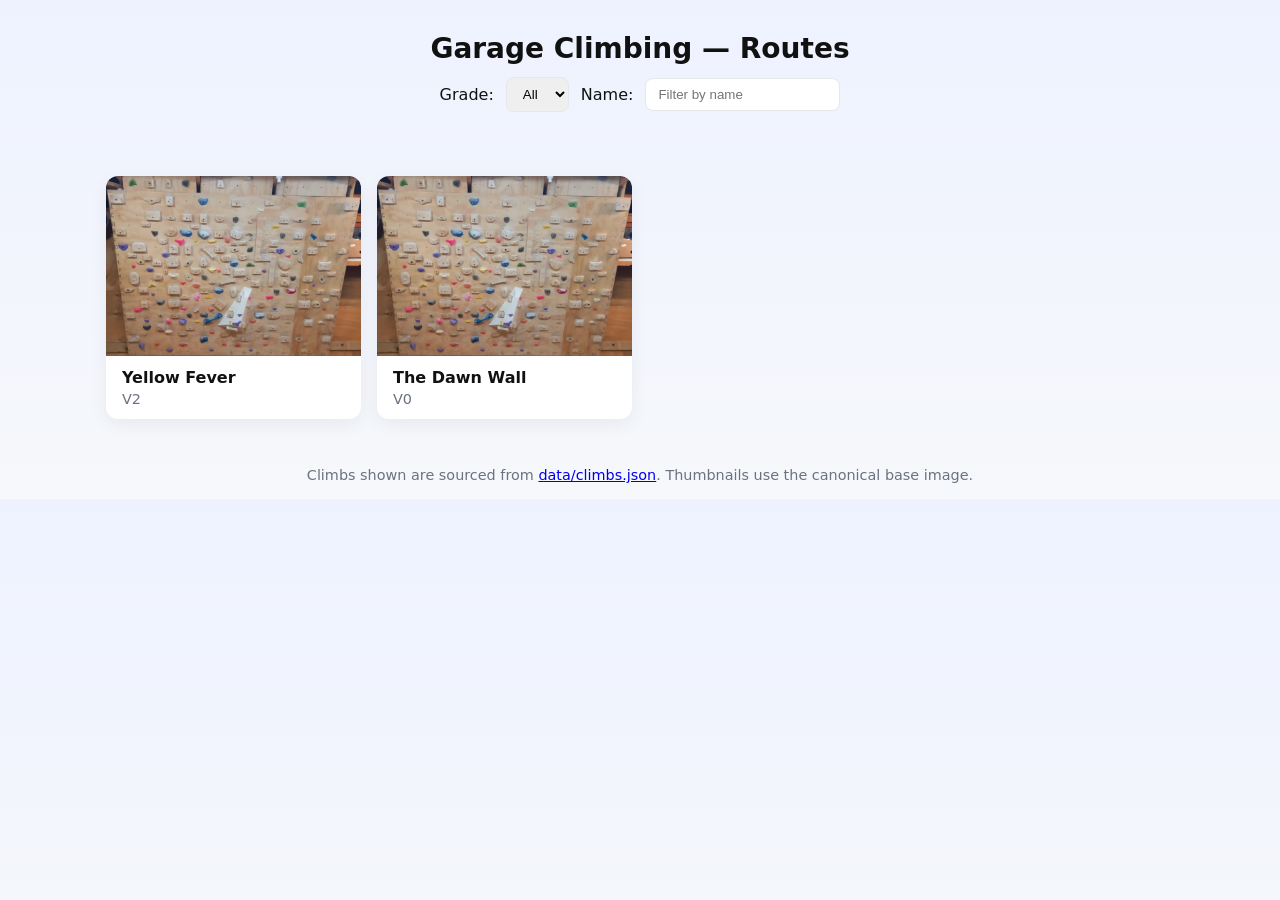
==== index.html @ a9190b67 "modified the dawnwall and changed the way the climbs are shown" ====
<!doctype html>
<html lang="en">
  <head>
    <meta charset="utf-8" />
    <meta name="viewport" content="width=device-width,initial-scale=1" />
    <title>Garage Climbing — Routes</title>
    <style>
      :root{
        --bg:#f6f8fb;--card:#fff;--muted:#6b7280;--accent:#2563eb
      }
      *{box-sizing:border-box}
      body{margin:0;font-family:Inter,system-ui,Arial,sans-serif;background:linear-gradient(180deg,#eef2ff,var(--bg));color:#111}
      header{padding:2rem 1rem;text-align:center}
      h1{margin:0;font-size:1.75rem}
      .controls{display:flex;gap:0.75rem;justify-content:center;align-items:center;margin-top:0.75rem}
      select,input{padding:0.5rem 0.75rem;border-radius:8px;border:1px solid #e5e7eb}
      main{max-width:1100px;margin:1rem auto;padding:1rem}
      .grid{display:grid;grid-template-columns:repeat(auto-fill,minmax(220px,1fr));gap:1rem}
      .card{background:var(--card);border-radius:12px;overflow:hidden;box-shadow:0 6px 18px rgba(16,24,40,0.06);display:flex;flex-direction:column}
      .card img{width:100%;height:180px;object-fit:cover;display:block}
      .meta{padding:0.75rem 1rem}
      .name{font-weight:700;margin:0 0 0.25rem}
      .grade{color:var(--muted);font-size:0.9rem}
      .empty{padding:3rem;text-align:center;color:var(--muted)}
      /* Modal viewer (responsive) */
      .modal{position:fixed;inset:0;display:flex;align-items:center;justify-content:center;background:rgba(0,0,0,0.65);z-index:9999;padding:2rem}
      .modal.hidden{display:none}
      .modal-content{max-width:calc(100vw - 4rem);max-height:calc(100vh - 4rem);display:flex;align-items:center;justify-content:center;padding:0.5rem}
      .modal-content img{max-width:calc(100vw - 6rem);max-height:calc(100vh - 6rem);width:auto;height:auto;border-radius:8px;box-shadow:0 20px 40px rgba(2,6,23,0.6);object-fit:contain}
      .modal-close{position:fixed;top:1rem;left:1rem;background:#fff;border-radius:999px;width:40px;height:40px;display:flex;align-items:center;justify-content:center;font-weight:700;box-shadow:0 8px 20px rgba(2,6,23,0.2);cursor:pointer}
      @media (max-width:600px){
        .modal{padding:1rem}
        .modal-content img{max-width:calc(100vw - 3rem);max-height:calc(100vh - 3rem)}
        .modal-close{top:0.5rem;left:0.5rem;width:36px;height:36px;font-size:16px}
      }
      footer{padding:1rem;text-align:center;color:var(--muted);font-size:0.9rem}
    </style>
  </head>
  <body>
    <header>
      <h1>Garage Climbing — Routes</h1>
      <div class="controls">
        <label for="gradeSelect">Grade:</label>
        <select id="gradeSelect"><option value="all">All</option></select>
        <label for="search">Name:</label>
        <input id="search" placeholder="Filter by name" />
      </div>
    </header>
    <main>
      <div id="grid" class="grid" aria-live="polite"></div>
      <div id="empty" class="empty" style="display:none">No climbs found.</div>
    </main>
    <!-- Modal viewer -->
    <div id="modal" class="modal hidden" role="dialog" aria-modal="true">
      <div class="modal-close" id="modalClose" aria-label="Close">✕</div>
      <div class="modal-content">
          <div id="modalFrame" style="position:relative;display:inline-block">
            <img id="modalImg" alt="" src="" />
            <svg id="modalOverlay" style="position:absolute;left:0;top:0;pointer-events:none;z-index:5" xmlns="http://www.w3.org/2000/svg"></svg>
          </div>
        </div>
    </div>
    <footer>Climbs shown are sourced from <a href="data/climbs.json">data/climbs.json</a>. Thumbnails use the canonical base image.</footer>

    <script>
      async function loadClimbs(){
        // load climbs from the repository data folder so only declared climbs appear
        try{
          const res = await fetch('data/climbs.json');
          if(!res.ok) return [];
          const data = await res.json();
          // ensure each climb has an image path for the card — use base image
          return (data.climbs || []).map(c => Object.assign({ path: BASE_IMAGE }, c));
        }catch(e){
          return [];
        }
      }

      function uniqueGrades(climbs){
        const s = new Set(climbs.map(c=>c.grade));
        return Array.from(s).sort();
      }

      // show modal using canonical base image and overlay the selected climb
      const BASE_IMAGE = 'georef_image.jpg';
      function openModal(climbName){
        const modal = document.getElementById('modal');
        const img = document.getElementById('modalImg');
        img.src = BASE_IMAGE;
        img.alt = climbName || '';
        modal.classList.remove('hidden');
        document.body.style.overflow = 'hidden';
        // attempt to render route overlay for the named climb on the base image
        setTimeout(()=> renderOverlayForClimb(climbName, img), 50);
      }

        async function renderOverlayForClimb(climbName, imgEl){
          const overlay = document.getElementById('modalOverlay');
          if(!overlay) return;
          // clear
          while(overlay.firstChild) overlay.removeChild(overlay.firstChild);
          // try load data files from repo 'data' folder
          let holdsData = null; let climbsData = null;
          try{ holdsData = await fetch('data/holds.json').then(r=> r.ok ? r.json() : null); }catch(e){}
          try{ climbsData = await fetch('data/climbs.json').then(r=> r.ok ? r.json() : null); }catch(e){}
          if(!holdsData || !climbsData) return;
          const climb = (climbsData.climbs||[]).find(c=> c.name === climbName || c.id === climbName);
          if(!climb) return;
          const holdsMap = new Map(); (holdsData.holds||[]).forEach(h=> holdsMap.set(h.id, h));
          // wait for image to layout
          await new Promise(res=>{ if(imgEl.complete) res(); else imgEl.onload = ()=> res(); });
          const rect = imgEl.getBoundingClientRect();
          const w = imgEl.naturalWidth && imgEl.naturalHeight ? rect.width : rect.width;
          const h = rect.height;
          overlay.setAttribute('width', rect.width); overlay.setAttribute('height', rect.height);
          overlay.style.width = rect.width + 'px'; overlay.style.height = rect.height + 'px'; overlay.style.left = imgEl.offsetLeft + 'px'; overlay.style.top = imgEl.offsetTop + 'px';
          // draw polyline
          const points = [];
          for(const hid of (climb.holds||[])){
            // try find by id first, then by hold name
            let ho = holdsMap.get(hid);
            if(!ho){ ho = (holdsData.holds||[]).find(h=> h.name === hid || h.id === hid); }
            if(!ho) continue;
            const cx = ho.x * rect.width; const cy = ho.y * rect.height; points.push(`${cx},${cy}`);
            const circle = document.createElementNS('http://www.w3.org/2000/svg','circle'); circle.setAttribute('cx', cx); circle.setAttribute('cy', cy); circle.setAttribute('r', 4); circle.setAttribute('fill','#ff5722'); circle.setAttribute('stroke','#fff'); circle.setAttribute('stroke-width',1.2);
            const text = document.createElementNS('http://www.w3.org/2000/svg','text'); text.setAttribute('x', cx+6); text.setAttribute('y', cy+4); text.setAttribute('fill','#111'); text.setAttribute('font-size',12); text.textContent = hid;
            overlay.appendChild(circle); overlay.appendChild(text);
          }
          if(points.length>1){ const pl = document.createElementNS('http://www.w3.org/2000/svg','polyline'); pl.setAttribute('points', points.join(' ')); pl.setAttribute('fill','none'); pl.setAttribute('stroke','#ff5722'); pl.setAttribute('stroke-width',2); pl.setAttribute('stroke-linecap','round'); pl.setAttribute('stroke-linejoin','round'); overlay.appendChild(pl); }
        }

      function closeModal(){
        const modal = document.getElementById('modal');
        const img = document.getElementById('modalImg');
        modal.classList.add('hidden');
        img.src = '';
        document.body.style.overflow = '';
      }

      // close when clicking background or close button
      document.addEventListener('click', (e)=>{
        const modal = document.getElementById('modal');
        if(!modal) return;
        if(e.target.id === 'modal' || e.target.id === 'modalClose') closeModal();
      });

      // close on ESC
      document.addEventListener('keydown', (e)=>{ if(e.key === 'Escape') closeModal(); });

      function render(climbs, filterGrade, search){
        const grid = document.getElementById('grid');
        const empty = document.getElementById('empty');
        grid.innerHTML='';
        const filtered = climbs.filter(c=>{
          if(filterGrade && filterGrade!=='all' && c.grade!==filterGrade) return false;
          if(search){
            return c.name.toLowerCase().includes(search.toLowerCase());
          }
          return true;
        });
        if(filtered.length===0){ empty.style.display='block'; return }
        empty.style.display='none';
        for(const c of filtered){
          const el = document.createElement('article'); el.className='card';
          const img = document.createElement('img'); img.src = c.path; img.alt = c.name; img.style.cursor = 'pointer';
          img.addEventListener('click', ()=> openModal(c.name));
          const meta = document.createElement('div'); meta.className='meta';
          const name = document.createElement('div'); name.className='name'; name.textContent = c.name;
          const grade = document.createElement('div'); grade.className='grade'; grade.textContent = c.grade;
          meta.appendChild(name); meta.appendChild(grade);
          el.appendChild(img); el.appendChild(meta);
          grid.appendChild(el);
        }
      }

      (async function(){
        const climbs = await loadClimbs();
        const grades = uniqueGrades(climbs);
        const gradeSelect = document.getElementById('gradeSelect');
        for(const g of grades){
          const opt = document.createElement('option'); opt.value=g; opt.textContent=g; gradeSelect.appendChild(opt);
        }
        const searchInput = document.getElementById('search');
        function update(){ render(climbs, gradeSelect.value, searchInput.value.trim()) }
        gradeSelect.addEventListener('change', update);
        searchInput.addEventListener('input', update);
        update();
      })();
    </script>
  </body>
</html>
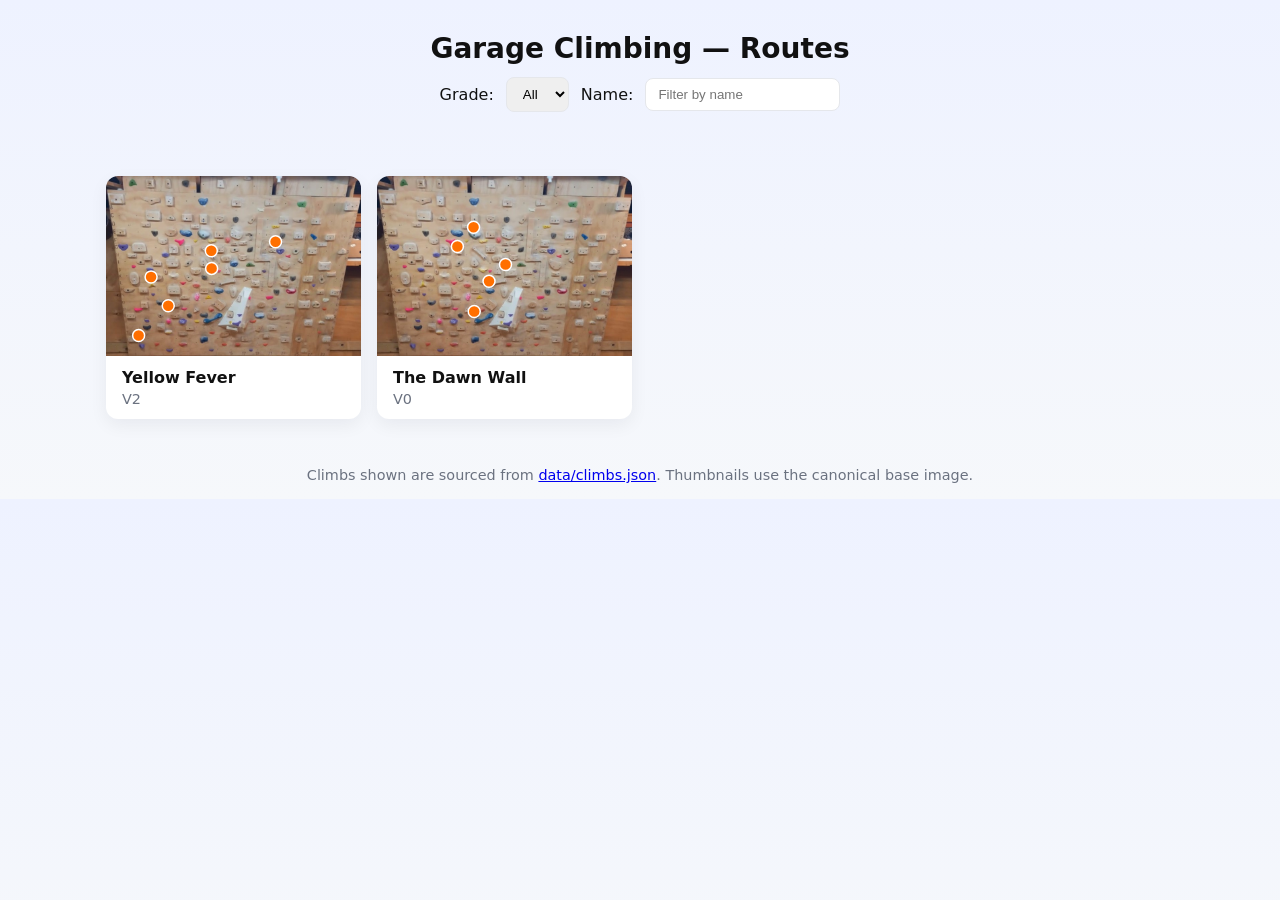
==== commit 9d81e673: "made some stylistic changes to the way holds are shown" ====
--- a/index.html
+++ b/index.html
@@ -66,7 +66,7 @@
       async function loadClimbs(){
         // load climbs from the repository data folder so only declared climbs appear
         try{
-          const res = await fetch('data/climbs.json');
+          const res = await fetch('data/climbs.json?t=' + Date.now());
           if(!res.ok) return [];
           const data = await res.json();
           // ensure each climb has an image path for the card — use base image
@@ -99,10 +99,10 @@
           if(!overlay) return;
           // clear
           while(overlay.firstChild) overlay.removeChild(overlay.firstChild);
-          // try load data files from repo 'data' folder
+          // try load data files from repo 'data' folder (cache-bust to pick up edits)
           let holdsData = null; let climbsData = null;
-          try{ holdsData = await fetch('data/holds.json').then(r=> r.ok ? r.json() : null); }catch(e){}
-          try{ climbsData = await fetch('data/climbs.json').then(r=> r.ok ? r.json() : null); }catch(e){}
+          try{ holdsData = await fetch('data/holds.json?t=' + Date.now()).then(r=> r.ok ? r.json() : null); }catch(e){}
+          try{ climbsData = await fetch('data/climbs.json?t=' + Date.now()).then(r=> r.ok ? r.json() : null); }catch(e){}
           if(!holdsData || !climbsData) return;
           const climb = (climbsData.climbs||[]).find(c=> c.name === climbName || c.id === climbName);
           if(!climb) return;
@@ -114,19 +114,22 @@
           const h = rect.height;
           overlay.setAttribute('width', rect.width); overlay.setAttribute('height', rect.height);
           overlay.style.width = rect.width + 'px'; overlay.style.height = rect.height + 'px'; overlay.style.left = imgEl.offsetLeft + 'px'; overlay.style.top = imgEl.offsetTop + 'px';
-          // draw polyline
-          const points = [];
-          for(const hid of (climb.holds||[])){
-            // try find by id first, then by hold name
-            let ho = holdsMap.get(hid);
-            if(!ho){ ho = (holdsData.holds||[]).find(h=> h.name === hid || h.id === hid); }
-            if(!ho) continue;
-            const cx = ho.x * rect.width; const cy = ho.y * rect.height; points.push(`${cx},${cy}`);
-            const circle = document.createElementNS('http://www.w3.org/2000/svg','circle'); circle.setAttribute('cx', cx); circle.setAttribute('cy', cy); circle.setAttribute('r', 4); circle.setAttribute('fill','#ff5722'); circle.setAttribute('stroke','#fff'); circle.setAttribute('stroke-width',1.2);
-            const text = document.createElementNS('http://www.w3.org/2000/svg','text'); text.setAttribute('x', cx+6); text.setAttribute('y', cy+4); text.setAttribute('fill','#111'); text.setAttribute('font-size',12); text.textContent = hid;
-            overlay.appendChild(circle); overlay.appendChild(text);
-          }
-          if(points.length>1){ const pl = document.createElementNS('http://www.w3.org/2000/svg','polyline'); pl.setAttribute('points', points.join(' ')); pl.setAttribute('fill','none'); pl.setAttribute('stroke','#ff5722'); pl.setAttribute('stroke-width',2); pl.setAttribute('stroke-linecap','round'); pl.setAttribute('stroke-linejoin','round'); overlay.appendChild(pl); }
+            // draw markers only (no connecting line) — large view: unfilled stroked circles so image shows through
+            for(const hid of (climb.holds||[])){
+              // try find by id first, then by hold name
+              let ho = holdsMap.get(hid);
+              if(!ho){ ho = (holdsData.holds||[]).find(h=> h.name === hid || h.id === hid); }
+              if(!ho) continue;
+              const cx = ho.x * rect.width; const cy = ho.y * rect.height;
+              const circle = document.createElementNS('http://www.w3.org/2000/svg','circle');
+              circle.setAttribute('cx', cx);
+              circle.setAttribute('cy', cy);
+              circle.setAttribute('r', 8);
+              circle.setAttribute('fill', 'none');
+              circle.setAttribute('stroke', '#ff5722');
+              circle.setAttribute('stroke-width', 3);
+              overlay.appendChild(circle);
+            }
         }
 
       function closeModal(){
@@ -161,20 +164,52 @@
         if(filtered.length===0){ empty.style.display='block'; return }
         empty.style.display='none';
         for(const c of filtered){
+          // build card with image + SVG overlay for thumbnail markers
           const el = document.createElement('article'); el.className='card';
-          const img = document.createElement('img'); img.src = c.path; img.alt = c.name; img.style.cursor = 'pointer';
+          const frame = document.createElement('div'); frame.style.position = 'relative'; frame.style.width = '100%';
+          const img = document.createElement('img'); img.src = c.path; img.alt = c.name; img.style.cursor = 'pointer'; img.style.display = 'block';
+          const svg = document.createElementNS('http://www.w3.org/2000/svg','svg');
+          svg.style.position = 'absolute'; svg.style.left = 0; svg.style.top = 0; svg.style.pointerEvents = 'none'; svg.setAttribute('width','100%'); svg.setAttribute('height','100%');
+          // when image loads, set svg size and draw markers
+          img.addEventListener('load', async ()=>{
+            const rect = img.getBoundingClientRect();
+            svg.setAttribute('viewBox', `0 0 ${rect.width} ${rect.height}`);
+            svg.style.width = rect.width + 'px'; svg.style.height = rect.height + 'px';
+            // clear existing
+            while(svg.firstChild) svg.removeChild(svg.firstChild);
+            // draw vibrant filled markers for thumbnail
+            try{
+              const holdsData = window.__holdsData || await fetch('data/holds.json?t=' + Date.now()).then(r=> r.ok ? r.json() : null);
+              if(holdsData && holdsData.holds){
+                const holdsMap = new Map(); holdsData.holds.forEach(h=> holdsMap.set(h.id, h));
+                for(const hid of (c.holds||[])){
+                  let ho = holdsMap.get(hid);
+                  if(!ho) ho = holdsData.holds.find(h=> h.name === hid || h.id === hid);
+                  if(!ho) continue;
+                  const cx = ho.x * rect.width; const cy = ho.y * rect.height;
+                  const circ = document.createElementNS('http://www.w3.org/2000/svg','circle');
+                  circ.setAttribute('cx', cx); circ.setAttribute('cy', cy); circ.setAttribute('r', 6);
+                  circ.setAttribute('fill', '#ff6f00'); circ.setAttribute('stroke', '#fff'); circ.setAttribute('stroke-width', 1.5);
+                  svg.appendChild(circ);
+                }
+              }
+            }catch(e){/* ignore */}
+          });
           img.addEventListener('click', ()=> openModal(c.name));
           const meta = document.createElement('div'); meta.className='meta';
           const name = document.createElement('div'); name.className='name'; name.textContent = c.name;
           const grade = document.createElement('div'); grade.className='grade'; grade.textContent = c.grade;
           meta.appendChild(name); meta.appendChild(grade);
-          el.appendChild(img); el.appendChild(meta);
+          frame.appendChild(img); frame.appendChild(svg);
+          el.appendChild(frame); el.appendChild(meta);
           grid.appendChild(el);
         }
       }
 
       (async function(){
         const climbs = await loadClimbs();
+        // preload holds data for thumbnail rendering
+        try{ window.__holdsData = await fetch('data/holds.json?t=' + Date.now()).then(r=> r.ok ? r.json() : null); }catch(e){ window.__holdsData = null }
         const grades = uniqueGrades(climbs);
         const gradeSelect = document.getElementById('gradeSelect');
         for(const g of grades){
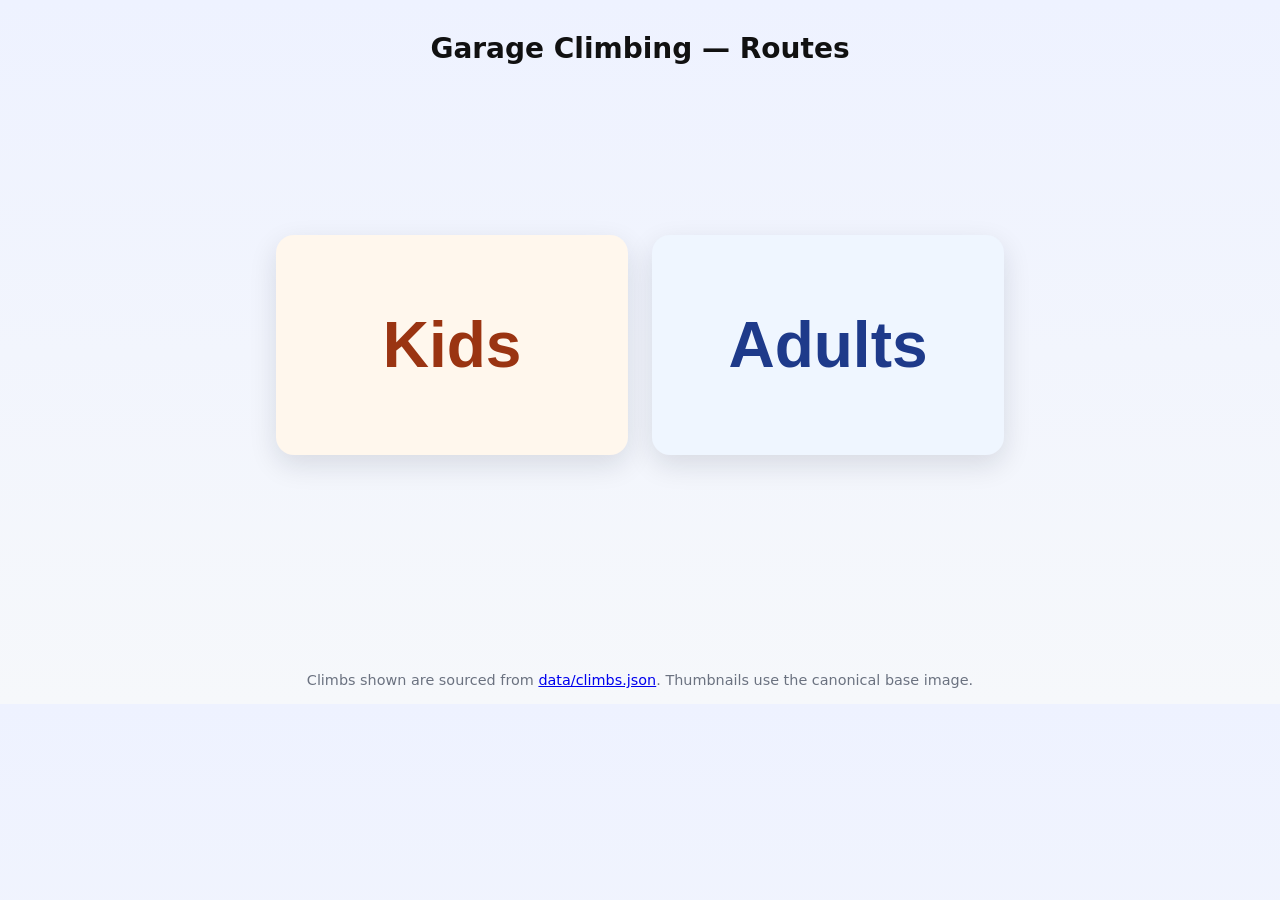
==== commit 19a59472: "make the wall divide into two parts kids and adults. also add a few more climbs" ====
--- a/index.html
+++ b/index.html
@@ -12,6 +12,13 @@
       body{margin:0;font-family:Inter,system-ui,Arial,sans-serif;background:linear-gradient(180deg,#eef2ff,var(--bg));color:#111}
       header{padding:2rem 1rem;text-align:center}
       h1{margin:0;font-size:1.75rem}
+      .category-picker{min-height:55vh;display:grid;grid-template-columns:repeat(2,minmax(0,1fr));gap:1.5rem;align-items:center;max-width:760px;margin:2rem auto;padding:1rem}
+      .category-button{min-height:220px;border:0;border-radius:18px;background:#fff;box-shadow:0 10px 28px rgba(16,24,40,0.12);font-size:clamp(2rem,6vw,4rem);font-weight:800;cursor:pointer;color:#172554}
+      .category-button:hover{transform:translateY(-3px);box-shadow:0 16px 32px rgba(16,24,40,0.18)}
+      .category-button.kids{background:#fff7ed;color:#9a3412}
+      .category-button.adults{background:#eff6ff;color:#1e3a8a}
+      .hidden{display:none!important}
+      .back-button{margin:1rem auto 0;display:block;padding:0.5rem 0.8rem;border:1px solid #d1d5db;border-radius:8px;background:#fff;cursor:pointer}
       .controls{display:flex;gap:0.75rem;justify-content:center;align-items:center;margin-top:0.75rem}
       select,input{padding:0.5rem 0.75rem;border-radius:8px;border:1px solid #e5e7eb}
       main{max-width:1100px;margin:1rem auto;padding:1rem}
@@ -29,6 +36,8 @@
       .modal-content img{max-width:calc(100vw - 6rem);max-height:calc(100vh - 6rem);width:auto;height:auto;border-radius:8px;box-shadow:0 20px 40px rgba(2,6,23,0.6);object-fit:contain}
       .modal-close{position:fixed;top:1rem;left:1rem;background:#fff;border-radius:999px;width:40px;height:40px;display:flex;align-items:center;justify-content:center;font-weight:700;box-shadow:0 8px 20px rgba(2,6,23,0.2);cursor:pointer}
       @media (max-width:600px){
+        .category-picker{grid-template-columns:1fr;min-height:auto;margin-top:1rem}
+        .category-button{min-height:150px}
         .modal{padding:1rem}
         .modal-content img{max-width:calc(100vw - 3rem);max-height:calc(100vh - 3rem)}
         .modal-close{top:0.5rem;left:0.5rem;width:36px;height:36px;font-size:16px}
@@ -39,14 +48,19 @@
   <body>
     <header>
       <h1>Garage Climbing — Routes</h1>
-      <div class="controls">
+      <div id="categoryPicker" class="category-picker">
+        <button class="category-button kids" data-category="kids">Kids</button>
+        <button class="category-button adults" data-category="adults">Adults</button>
+      </div>
+      <button id="backToCategories" class="back-button hidden">Back to Kids / Adults</button>
+      <div id="routeControls" class="controls hidden">
         <label for="gradeSelect">Grade:</label>
         <select id="gradeSelect"><option value="all">All</option></select>
         <label for="search">Name:</label>
         <input id="search" placeholder="Filter by name" />
       </div>
     </header>
-    <main>
+    <main id="routeMain" class="hidden">
       <div id="grid" class="grid" aria-live="polite"></div>
       <div id="empty" class="empty" style="display:none">No climbs found.</div>
     </main>
@@ -79,6 +93,13 @@
       function uniqueGrades(climbs){
         const s = new Set(climbs.map(c=>c.grade));
         return Array.from(s).sort();
+      }
+
+      function climbCategory(climb){ return climb.category === 'kids' ? 'kids' : 'adults'; }
+
+      function routeLabel(climb){
+        if(climbCategory(climb) === 'kids') return `Level ${climb.kidsLevel || 1} · Climb ${climb.kidsNumber || 1}`;
+        return climb.grade || 'Ungraded';
       }
 
       // show modal using canonical base image and overlay the selected climb
@@ -113,14 +134,18 @@
           const w = imgEl.naturalWidth && imgEl.naturalHeight ? rect.width : rect.width;
           const h = rect.height;
           overlay.setAttribute('width', rect.width); overlay.setAttribute('height', rect.height);
-          overlay.style.width = rect.width + 'px'; overlay.style.height = rect.height + 'px'; overlay.style.left = imgEl.offsetLeft + 'px'; overlay.style.top = imgEl.offsetTop + 'px';
+          overlay.setAttribute('viewBox', `0 0 ${rect.width} ${rect.height}`);
+          overlay.setAttribute('preserveAspectRatio', 'none');
+          overlay.style.width = rect.width + 'px'; overlay.style.height = rect.height + 'px'; overlay.style.left = '0px'; overlay.style.top = '0px';
             // draw markers only (no connecting line) — large view: unfilled stroked circles so image shows through
+            const markerPoints = [];
             for(const hid of (climb.holds||[])){
               // try find by id first, then by hold name
               let ho = holdsMap.get(hid);
               if(!ho){ ho = (holdsData.holds||[]).find(h=> h.name === hid || h.id === hid); }
               if(!ho) continue;
               const cx = ho.x * rect.width; const cy = ho.y * rect.height;
+              markerPoints.push([cx, cy]);
               const circle = document.createElementNS('http://www.w3.org/2000/svg','circle');
               circle.setAttribute('cx', cx);
               circle.setAttribute('cy', cy);
@@ -129,6 +154,62 @@
               circle.setAttribute('stroke', '#ff5722');
               circle.setAttribute('stroke-width', 3);
               overlay.appendChild(circle);
+              // add label (name or id) next to marker, with light outline for contrast
+              const labelText = (ho.name && ho.name.trim()) ? ho.name : hid;
+              const txt = document.createElementNS('http://www.w3.org/2000/svg','text');
+              txt.setAttribute('x', cx + 12);
+              txt.setAttribute('y', cy + 4);
+              txt.setAttribute('fill', '#111');
+              txt.setAttribute('font-size', Math.max(12, Math.round(rect.width / 80)));
+              txt.setAttribute('stroke', '#fff');
+              txt.setAttribute('stroke-width', 2);
+              txt.setAttribute('paint-order', 'stroke');
+              txt.setAttribute('dominant-baseline', 'middle');
+              txt.textContent = labelText;
+              overlay.appendChild(txt);
+            }
+            // place notes box in the area with maximum minimum distance from markers
+            const notes = (climb.notes || '').trim();
+            if(notes){
+              const boxW = Math.min(Math.max(160, rect.width * 0.3), 380);
+              const boxH = Math.min(Math.max(40, rect.height * 0.12), 160);
+              const padding = 10;
+              const candidates = [
+                {x: padding, y: padding},
+                {x: rect.width - boxW - padding, y: padding},
+                {x: padding, y: rect.height - boxH - padding},
+                {x: rect.width - boxW - padding, y: rect.height - boxH - padding},
+                {x: (rect.width - boxW) / 2, y: padding},
+                {x: (rect.width - boxW) / 2, y: rect.height - boxH - padding}
+              ];
+              function rectPointDist(rx, ry, rw, rh, px, py){
+                const dx = Math.max(rx - px, 0, px - (rx + rw));
+                const dy = Math.max(ry - py, 0, py - (ry + rh));
+                return Math.hypot(dx, dy);
+              }
+              let best = candidates[0]; let bestScore = -1;
+              for(const c of candidates){
+                let minD = Infinity;
+                for(const p of markerPoints){ minD = Math.min(minD, rectPointDist(c.x, c.y, boxW, boxH, p[0], p[1])); }
+                if(minD > bestScore){ bestScore = minD; best = c; }
+              }
+              // draw a subtle rounded rect and text using SVG
+              const rectEl = document.createElementNS('http://www.w3.org/2000/svg','rect');
+              rectEl.setAttribute('x', best.x); rectEl.setAttribute('y', best.y);
+              rectEl.setAttribute('width', boxW); rectEl.setAttribute('height', boxH);
+              rectEl.setAttribute('rx', 8); rectEl.setAttribute('ry', 8);
+              rectEl.setAttribute('fill', 'white'); rectEl.setAttribute('fill-opacity', 0.85);
+              rectEl.setAttribute('stroke', '#ddd'); rectEl.setAttribute('stroke-width', 1);
+              overlay.appendChild(rectEl);
+              const lines = String(notes).split('\n');
+              const fontSize = Math.max(12, Math.min(16, Math.round(boxH / (lines.length + 1))));
+              for(let i=0;i<lines.length;i++){
+                const t = document.createElementNS('http://www.w3.org/2000/svg','text');
+                t.setAttribute('x', best.x + 12); t.setAttribute('y', best.y + 12 + (i * (fontSize + 2)) + fontSize);
+                t.setAttribute('fill', '#111'); t.setAttribute('font-size', fontSize);
+                t.textContent = lines[i];
+                overlay.appendChild(t);
+              }
             }
         }
 
@@ -198,7 +279,7 @@
           img.addEventListener('click', ()=> openModal(c.name));
           const meta = document.createElement('div'); meta.className='meta';
           const name = document.createElement('div'); name.className='name'; name.textContent = c.name;
-          const grade = document.createElement('div'); grade.className='grade'; grade.textContent = c.grade;
+          const grade = document.createElement('div'); grade.className='grade'; grade.textContent = routeLabel(c);
           meta.appendChild(name); meta.appendChild(grade);
           frame.appendChild(img); frame.appendChild(svg);
           el.appendChild(frame); el.appendChild(meta);
@@ -210,13 +291,44 @@
         const climbs = await loadClimbs();
         // preload holds data for thumbnail rendering
         try{ window.__holdsData = await fetch('data/holds.json?t=' + Date.now()).then(r=> r.ok ? r.json() : null); }catch(e){ window.__holdsData = null }
-        const grades = uniqueGrades(climbs);
+        const categoryPicker = document.getElementById('categoryPicker');
+        const routeMain = document.getElementById('routeMain');
+        const routeControls = document.getElementById('routeControls');
+        const backButton = document.getElementById('backToCategories');
         const gradeSelect = document.getElementById('gradeSelect');
-        for(const g of grades){
-          const opt = document.createElement('option'); opt.value=g; opt.textContent=g; gradeSelect.appendChild(opt);
-        }
         const searchInput = document.getElementById('search');
-        function update(){ render(climbs, gradeSelect.value, searchInput.value.trim()) }
+        let selectedCategory = null;
+        function update(){
+          const categoryClimbs = climbs
+            .filter(c=>climbCategory(c) === selectedCategory)
+            .sort((a,b)=> selectedCategory === 'kids'
+              ? ((Number(a.kidsLevel)||1) - (Number(b.kidsLevel)||1)) || ((Number(a.kidsNumber)||1) - (Number(b.kidsNumber)||1))
+              : String(a.name).localeCompare(String(b.name)));
+          render(categoryClimbs, gradeSelect.value, searchInput.value.trim());
+        }
+        function selectCategory(category){
+          selectedCategory = category;
+          categoryPicker.classList.add('hidden');
+          backButton.classList.remove('hidden');
+          routeMain.classList.remove('hidden');
+          routeControls.classList.toggle('hidden', category !== 'adults');
+          gradeSelect.innerHTML = '<option value="all">All adult grades</option>';
+          if(category === 'adults'){
+            for(const g of uniqueGrades(climbs.filter(c=>climbCategory(c)==='adults'))){
+              const opt = document.createElement('option'); opt.value=g; opt.textContent=g; gradeSelect.appendChild(opt);
+            }
+          }
+          searchInput.value = '';
+          update();
+        }
+        categoryPicker.querySelectorAll('[data-category]').forEach(button=> button.addEventListener('click', ()=> selectCategory(button.dataset.category)));
+        backButton.addEventListener('click', ()=>{
+          selectedCategory = null;
+          categoryPicker.classList.remove('hidden');
+          backButton.classList.add('hidden');
+          routeMain.classList.add('hidden');
+          routeControls.classList.add('hidden');
+        });
         gradeSelect.addEventListener('change', update);
         searchInput.addEventListener('input', update);
         update();
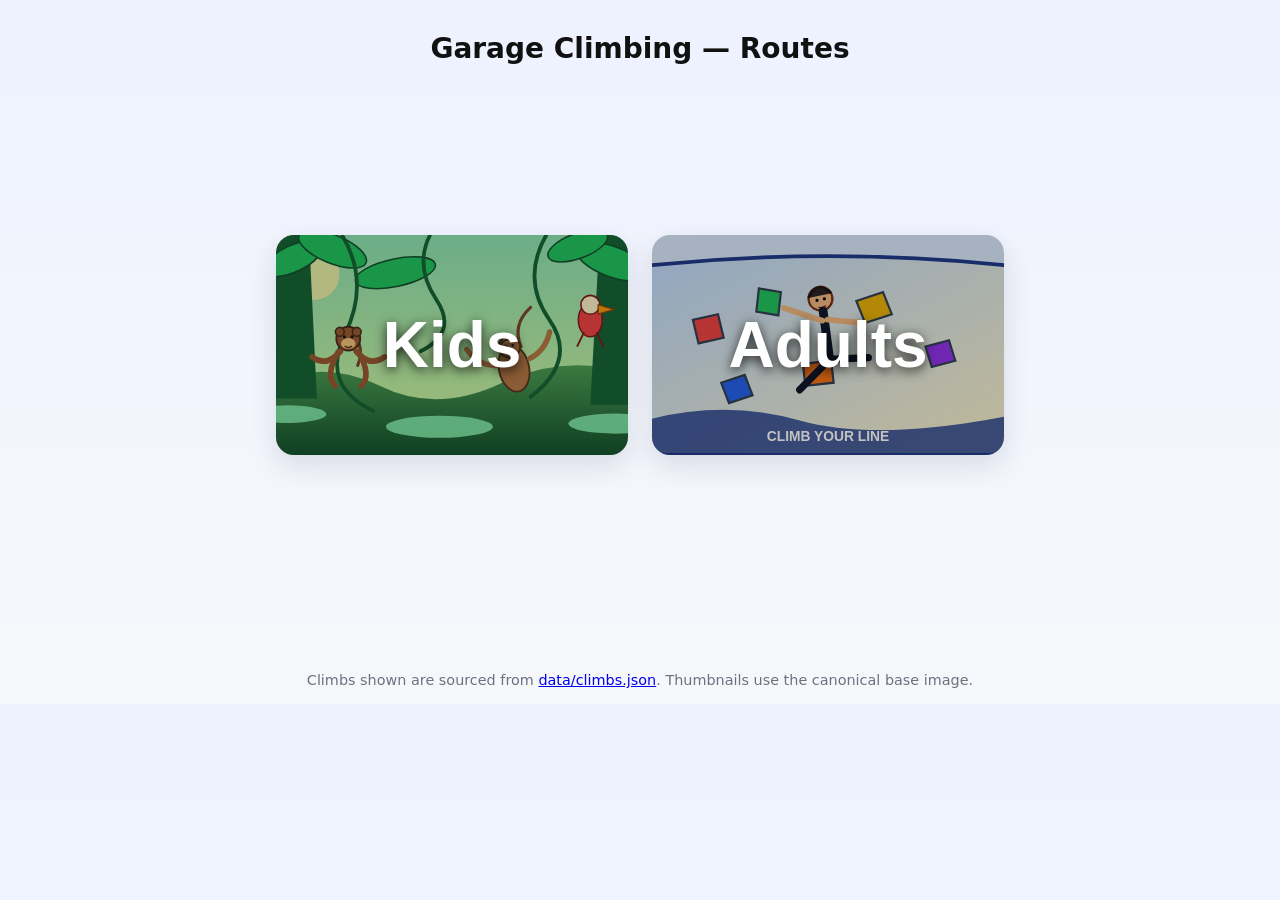
==== commit 76e5fe4e: "adding climbs and holds" ====
--- a/index.html
+++ b/index.html
@@ -9,22 +9,28 @@
         --bg:#f6f8fb;--card:#fff;--muted:#6b7280;--accent:#2563eb
       }
       *{box-sizing:border-box}
-      body{margin:0;font-family:Inter,system-ui,Arial,sans-serif;background:linear-gradient(180deg,#eef2ff,var(--bg));color:#111}
+      body{margin:0;font-family:Inter,system-ui,Arial,sans-serif;background:linear-gradient(180deg,#eef2ff,var(--bg));color:#111;transition:background 0.35s ease}
+      body.kids-theme{background:#b9e58b url('assets/kids-jungle.svg') center top/cover fixed no-repeat;color:#17351f}
       header{padding:2rem 1rem;text-align:center}
       h1{margin:0;font-size:1.75rem}
       .category-picker{min-height:55vh;display:grid;grid-template-columns:repeat(2,minmax(0,1fr));gap:1.5rem;align-items:center;max-width:760px;margin:2rem auto;padding:1rem}
-      .category-button{min-height:220px;border:0;border-radius:18px;background:#fff;box-shadow:0 10px 28px rgba(16,24,40,0.12);font-size:clamp(2rem,6vw,4rem);font-weight:800;cursor:pointer;color:#172554}
+      .category-button{min-height:220px;border:0;border-radius:18px;background-color:#fff;box-shadow:0 10px 28px rgba(16,24,40,0.12);font-size:clamp(2rem,6vw,4rem);font-weight:800;cursor:pointer;color:#fff;background-position:center;background-size:cover;position:relative;overflow:hidden;text-shadow:0 3px 12px rgba(0,0,0,0.8);isolation:isolate}
+      .category-button span{position:relative;z-index:2}
+      .category-button::before{content:'';position:absolute;inset:0;background:rgba(0,0,0,0.24);z-index:1}
       .category-button:hover{transform:translateY(-3px);box-shadow:0 16px 32px rgba(16,24,40,0.18)}
-      .category-button.kids{background:#fff7ed;color:#9a3412}
-      .category-button.adults{background:#eff6ff;color:#1e3a8a}
+      .category-button.kids{background-image:url('assets/kids-jungle.svg')}
+      .category-button.adults{background-image:url('assets/adult-climbing.svg')}
       .hidden{display:none!important}
       .back-button{margin:1rem auto 0;display:block;padding:0.5rem 0.8rem;border:1px solid #d1d5db;border-radius:8px;background:#fff;cursor:pointer}
       .controls{display:flex;gap:0.75rem;justify-content:center;align-items:center;margin-top:0.75rem}
       select,input{padding:0.5rem 0.75rem;border-radius:8px;border:1px solid #e5e7eb}
       main{max-width:1100px;margin:1rem auto;padding:1rem}
       .grid{display:grid;grid-template-columns:repeat(auto-fill,minmax(220px,1fr));gap:1rem}
+      .level-heading{grid-column:1 / -1;margin:1.5rem 0 0.25rem;padding:0.65rem 0.85rem;border-left:6px solid #f97316;background:#fff7ed;color:#9a3412;font-size:1.35rem}
+      .grade-heading{border-left-color:#2563eb;background:#eff6ff;color:#1e3a8a}
+      .level-heading:first-child{margin-top:0}
       .card{background:var(--card);border-radius:12px;overflow:hidden;box-shadow:0 6px 18px rgba(16,24,40,0.06);display:flex;flex-direction:column}
-      .card img{width:100%;height:180px;object-fit:cover;display:block}
+      .card img{width:100%;height:auto;object-fit:contain;display:block}
       .meta{padding:0.75rem 1rem}
       .name{font-weight:700;margin:0 0 0.25rem}
       .grade{color:var(--muted);font-size:0.9rem}
@@ -49,8 +55,8 @@
     <header>
       <h1>Garage Climbing — Routes</h1>
       <div id="categoryPicker" class="category-picker">
-        <button class="category-button kids" data-category="kids">Kids</button>
-        <button class="category-button adults" data-category="adults">Adults</button>
+        <button class="category-button kids" data-category="kids" aria-label="Kids routes"><span>Kids</span></button>
+        <button class="category-button adults" data-category="adults" aria-label="Adult routes"><span>Adults</span></button>
       </div>
       <button id="backToCategories" class="back-button hidden">Back to Kids / Adults</button>
       <div id="routeControls" class="controls hidden">
@@ -102,6 +108,34 @@
         return climb.grade || 'Ungraded';
       }
 
+      function gradeNumber(grade){
+        const match = String(grade || '').match(/V\s*(\d+)/i);
+        return match ? Number(match[1]) : Number.MAX_SAFE_INTEGER;
+      }
+
+      function holdColour(value){
+        const colour = String(value || '').trim().toLowerCase();
+        const named = {
+          blue:'#2563eb', red:'#dc2626', yellow:'#eab308', green:'#16a34a',
+          orange:'#ea580c', purple:'#9333ea', pink:'#db2777', black:'#111827',
+          white:'#f8fafc', grey:'#64748b', gray:'#64748b', wood:'#92400e'
+        };
+        return named[colour] || value || '#2563eb';
+      }
+
+      function appendStar(parent, cx, cy, outerRadius, innerRadius, attributes){
+        const points = [];
+        for(let i=0;i<10;i++){
+          const angle = -Math.PI / 2 + i * Math.PI / 5;
+          const radius = i % 2 === 0 ? outerRadius : innerRadius;
+          points.push(`${cx + Math.cos(angle) * radius},${cy + Math.sin(angle) * radius}`);
+        }
+        const star = document.createElementNS('http://www.w3.org/2000/svg','polygon');
+        star.setAttribute('points', points.join(' '));
+        Object.entries(attributes).forEach(([key, value])=> star.setAttribute(key, value));
+        parent.appendChild(star);
+      }
+
       // show modal using canonical base image and overlay the selected climb
       const BASE_IMAGE = 'georef_image.jpg';
       function openModal(climbName){
@@ -139,21 +173,25 @@
           overlay.style.width = rect.width + 'px'; overlay.style.height = rect.height + 'px'; overlay.style.left = '0px'; overlay.style.top = '0px';
             // draw markers only (no connecting line) — large view: unfilled stroked circles so image shows through
             const markerPoints = [];
-            for(const hid of (climb.holds||[])){
+            for(const [holdIndex, hid] of (climb.holds||[]).entries()){
               // try find by id first, then by hold name
               let ho = holdsMap.get(hid);
               if(!ho){ ho = (holdsData.holds||[]).find(h=> h.name === hid || h.id === hid); }
               if(!ho) continue;
               const cx = ho.x * rect.width; const cy = ho.y * rect.height;
               markerPoints.push([cx, cy]);
-              const circle = document.createElementNS('http://www.w3.org/2000/svg','circle');
-              circle.setAttribute('cx', cx);
-              circle.setAttribute('cy', cy);
-              circle.setAttribute('r', 8);
-              circle.setAttribute('fill', 'none');
-              circle.setAttribute('stroke', '#ff5722');
-              circle.setAttribute('stroke-width', 3);
-              overlay.appendChild(circle);
+              if(holdIndex === (climb.holds || []).length - 1){
+                appendStar(overlay, cx, cy, 13, 6, { fill: 'none', stroke: holdColour(ho.colour), 'stroke-width': 3 });
+              } else {
+                const circle = document.createElementNS('http://www.w3.org/2000/svg','circle');
+                circle.setAttribute('cx', cx);
+                circle.setAttribute('cy', cy);
+                circle.setAttribute('r', 8);
+                circle.setAttribute('fill', 'none');
+                circle.setAttribute('stroke', holdColour(ho.colour));
+                circle.setAttribute('stroke-width', 3);
+                overlay.appendChild(circle);
+              }
               // add label (name or id) next to marker, with light outline for contrast
               const labelText = (ho.name && ho.name.trim()) ? ho.name : hid;
               const txt = document.createElementNS('http://www.w3.org/2000/svg','text');
@@ -244,7 +282,16 @@
         });
         if(filtered.length===0){ empty.style.display='block'; return }
         empty.style.display='none';
+        let lastGroup = null;
         for(const c of filtered){
+          const group = climbCategory(c) === 'kids' ? `level-${Number(c.kidsLevel) || 1}` : `grade-${c.grade || 'Ungraded'}`;
+          if(group !== lastGroup){
+            const heading = document.createElement('h2');
+            heading.className = climbCategory(c) === 'kids' ? 'level-heading' : 'level-heading grade-heading';
+            heading.textContent = climbCategory(c) === 'kids' ? `Level ${Number(c.kidsLevel) || 1}` : (c.grade || 'Ungraded');
+            grid.appendChild(heading);
+            lastGroup = group;
+          }
           // build card with image + SVG overlay for thumbnail markers
           const el = document.createElement('article'); el.className='card';
           const frame = document.createElement('div'); frame.style.position = 'relative'; frame.style.width = '100%';
@@ -263,15 +310,19 @@
               const holdsData = window.__holdsData || await fetch('data/holds.json?t=' + Date.now()).then(r=> r.ok ? r.json() : null);
               if(holdsData && holdsData.holds){
                 const holdsMap = new Map(); holdsData.holds.forEach(h=> holdsMap.set(h.id, h));
-                for(const hid of (c.holds||[])){
+                for(const [holdIndex, hid] of (c.holds||[]).entries()){
                   let ho = holdsMap.get(hid);
                   if(!ho) ho = holdsData.holds.find(h=> h.name === hid || h.id === hid);
                   if(!ho) continue;
                   const cx = ho.x * rect.width; const cy = ho.y * rect.height;
-                  const circ = document.createElementNS('http://www.w3.org/2000/svg','circle');
-                  circ.setAttribute('cx', cx); circ.setAttribute('cy', cy); circ.setAttribute('r', 6);
-                  circ.setAttribute('fill', '#ff6f00'); circ.setAttribute('stroke', '#fff'); circ.setAttribute('stroke-width', 1.5);
-                  svg.appendChild(circ);
+                  if(holdIndex === (c.holds || []).length - 1){
+                    appendStar(svg, cx, cy, 10, 4.5, { fill: holdColour(ho.colour), stroke: '#fff', 'stroke-width': 1.5 });
+                  } else {
+                    const circ = document.createElementNS('http://www.w3.org/2000/svg','circle');
+                    circ.setAttribute('cx', cx); circ.setAttribute('cy', cy); circ.setAttribute('r', 6);
+                    circ.setAttribute('fill', holdColour(ho.colour)); circ.setAttribute('stroke', '#fff'); circ.setAttribute('stroke-width', 1.5);
+                    svg.appendChild(circ);
+                  }
                 }
               }
             }catch(e){/* ignore */}
@@ -303,11 +354,12 @@
             .filter(c=>climbCategory(c) === selectedCategory)
             .sort((a,b)=> selectedCategory === 'kids'
               ? ((Number(a.kidsLevel)||1) - (Number(b.kidsLevel)||1)) || ((Number(a.kidsNumber)||1) - (Number(b.kidsNumber)||1))
-              : String(a.name).localeCompare(String(b.name)));
+              : (gradeNumber(a.grade) - gradeNumber(b.grade)) || String(a.name).localeCompare(String(b.name)));
           render(categoryClimbs, gradeSelect.value, searchInput.value.trim());
         }
         function selectCategory(category){
           selectedCategory = category;
+          document.body.classList.toggle('kids-theme', category === 'kids');
           categoryPicker.classList.add('hidden');
           backButton.classList.remove('hidden');
           routeMain.classList.remove('hidden');
@@ -324,6 +376,7 @@
         categoryPicker.querySelectorAll('[data-category]').forEach(button=> button.addEventListener('click', ()=> selectCategory(button.dataset.category)));
         backButton.addEventListener('click', ()=>{
           selectedCategory = null;
+          document.body.classList.remove('kids-theme');
           categoryPicker.classList.remove('hidden');
           backButton.classList.add('hidden');
           routeMain.classList.add('hidden');
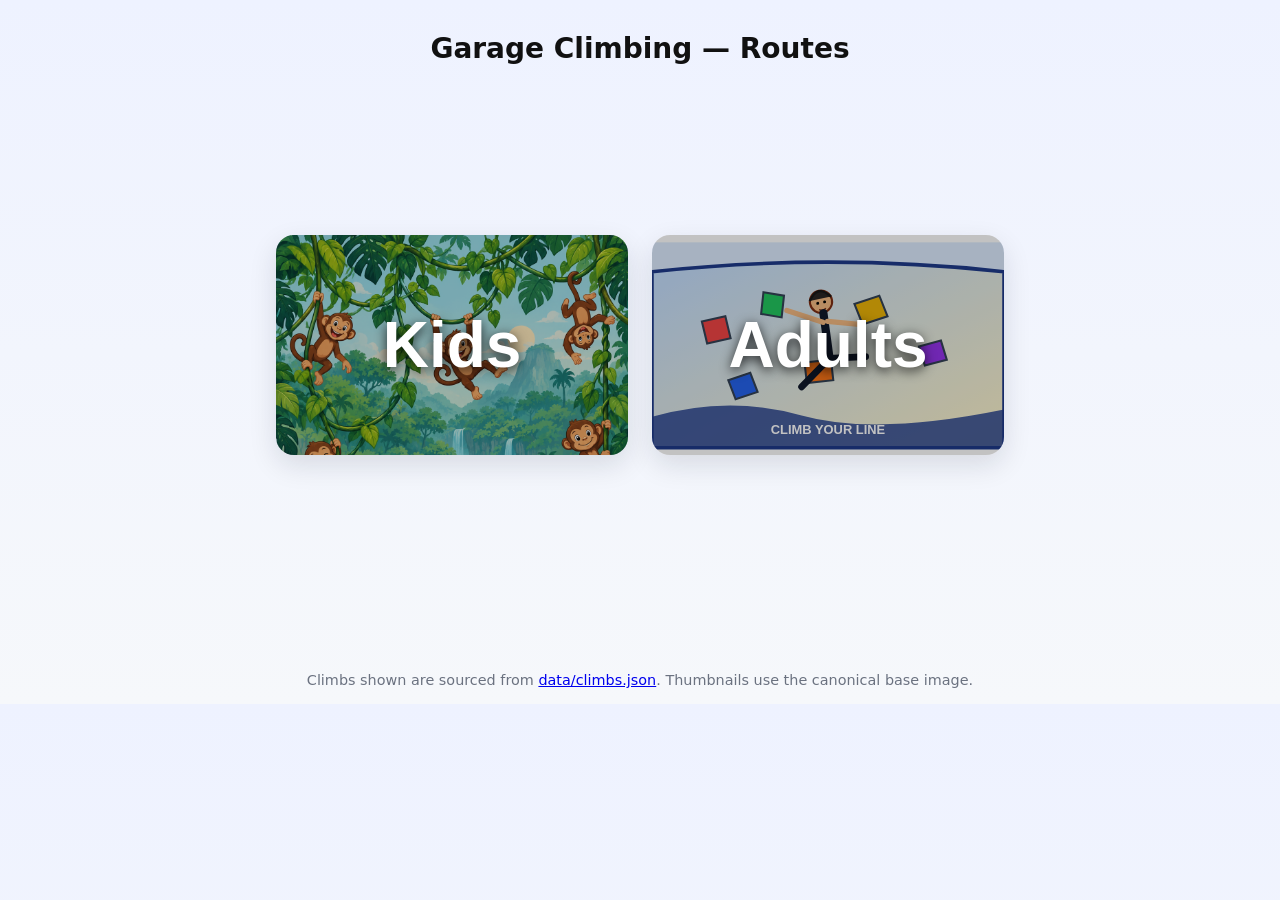
==== commit 23a465c0: "change the look of the kids page for a better background image" ====
--- a/index.html
+++ b/index.html
@@ -10,7 +10,7 @@
       }
       *{box-sizing:border-box}
       body{margin:0;font-family:Inter,system-ui,Arial,sans-serif;background:linear-gradient(180deg,#eef2ff,var(--bg));color:#111;transition:background 0.35s ease}
-      body.kids-theme{background:#b9e58b url('assets/kids-jungle.svg') center top/cover fixed no-repeat;color:#17351f}
+      body.kids-theme{background-color:#b9e58b;background-image:url('assets/monkey_jungle.png');background-position:center top;background-size:100% auto;background-repeat:repeat-y;background-attachment:scroll;color:#17351f}
       header{padding:2rem 1rem;text-align:center}
       h1{margin:0;font-size:1.75rem}
       .category-picker{min-height:55vh;display:grid;grid-template-columns:repeat(2,minmax(0,1fr));gap:1.5rem;align-items:center;max-width:760px;margin:2rem auto;padding:1rem}
@@ -18,8 +18,8 @@
       .category-button span{position:relative;z-index:2}
       .category-button::before{content:'';position:absolute;inset:0;background:rgba(0,0,0,0.24);z-index:1}
       .category-button:hover{transform:translateY(-3px);box-shadow:0 16px 32px rgba(16,24,40,0.18)}
-      .category-button.kids{background-image:url('assets/kids-jungle.svg')}
-      .category-button.adults{background-image:url('assets/adult-climbing.svg')}
+      .category-button.kids{background-image:url('assets/monkey_jungle.png');background-position:center top;background-size:100% auto;background-repeat:no-repeat;background-color:#b9e58b}
+      .category-button.adults{background-image:url('assets/adult-climbing.svg');background-size:100% 100%}
       .hidden{display:none!important}
       .back-button{margin:1rem auto 0;display:block;padding:0.5rem 0.8rem;border:1px solid #d1d5db;border-radius:8px;background:#fff;cursor:pointer}
       .controls{display:flex;gap:0.75rem;justify-content:center;align-items:center;margin-top:0.75rem}
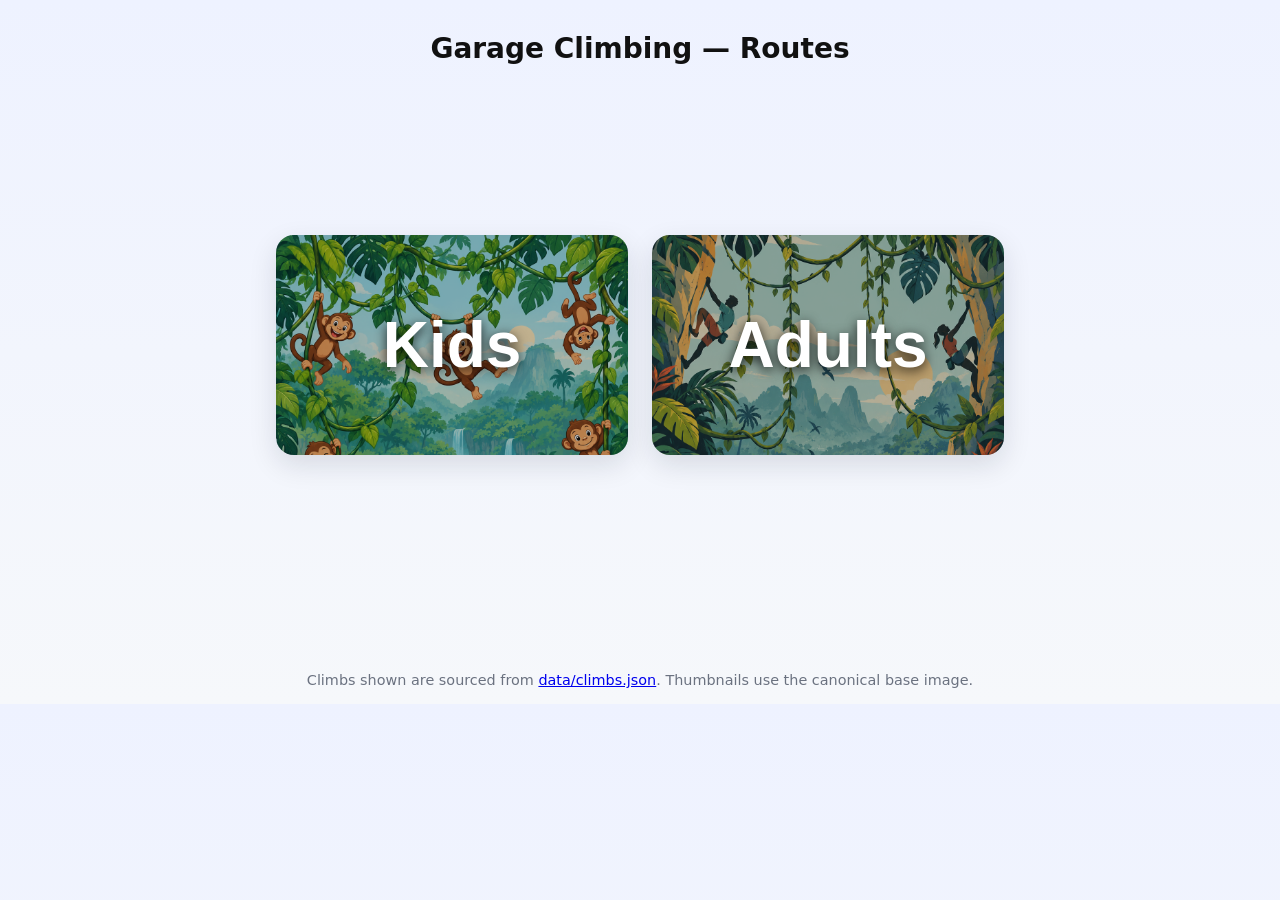
==== commit 0ca819d0: "lots of aesthetic changes" ====
--- a/index.html
+++ b/index.html
@@ -11,6 +11,7 @@
       *{box-sizing:border-box}
       body{margin:0;font-family:Inter,system-ui,Arial,sans-serif;background:linear-gradient(180deg,#eef2ff,var(--bg));color:#111;transition:background 0.35s ease}
       body.kids-theme{background-color:#b9e58b;background-image:url('assets/monkey_jungle.png');background-position:center top;background-size:100% auto;background-repeat:repeat-y;background-attachment:scroll;color:#17351f}
+      body.adults-theme{background-color:#dbeafe;background-image:url('assets/adult_jungle.png');background-position:center top;background-size:100% auto;background-repeat:repeat-y;background-attachment:scroll;color:#172554}
       header{padding:2rem 1rem;text-align:center}
       h1{margin:0;font-size:1.75rem}
       .category-picker{min-height:55vh;display:grid;grid-template-columns:repeat(2,minmax(0,1fr));gap:1.5rem;align-items:center;max-width:760px;margin:2rem auto;padding:1rem}
@@ -19,7 +20,7 @@
       .category-button::before{content:'';position:absolute;inset:0;background:rgba(0,0,0,0.24);z-index:1}
       .category-button:hover{transform:translateY(-3px);box-shadow:0 16px 32px rgba(16,24,40,0.18)}
       .category-button.kids{background-image:url('assets/monkey_jungle.png');background-position:center top;background-size:100% auto;background-repeat:no-repeat;background-color:#b9e58b}
-      .category-button.adults{background-image:url('assets/adult-climbing.svg');background-size:100% 100%}
+      .category-button.adults{background-image:url('assets/adult_jungle.png');background-position:center top;background-size:100% auto;background-repeat:no-repeat;background-color:#dbeafe}
       .hidden{display:none!important}
       .back-button{margin:1rem auto 0;display:block;padding:0.5rem 0.8rem;border:1px solid #d1d5db;border-radius:8px;background:#fff;cursor:pointer}
       .controls{display:flex;gap:0.75rem;justify-content:center;align-items:center;margin-top:0.75rem}
@@ -113,14 +114,19 @@
         return match ? Number(match[1]) : Number.MAX_SAFE_INTEGER;
       }
 
-      function holdColour(value){
-        const colour = String(value || '').trim().toLowerCase();
-        const named = {
-          blue:'#2563eb', red:'#dc2626', yellow:'#eab308', green:'#16a34a',
-          orange:'#ea580c', purple:'#9333ea', pink:'#db2777', black:'#111827',
-          white:'#f8fafc', grey:'#64748b', gray:'#64748b', wood:'#92400e'
-        };
-        return named[colour] || value || '#2563eb';
+      const ROUTE_MARKER_COLOR = '#ff6f00';
+      const UNUSABLE_MARKER_COLOR = '#dc2626';
+
+      function isUnusableHold(climb, holdRef){
+        return (climb.unusableHolds || []).some(item => item === holdRef || (item && item.hold === holdRef));
+      }
+
+      function finalUsableHoldIndex(climb){
+        const holds = climb.holds || [];
+        for(let i=holds.length-1;i>=0;i--){
+          if(!isUnusableHold(climb, holds[i])) return i;
+        }
+        return -1;
       }
 
       function appendStar(parent, cx, cy, outerRadius, innerRadius, attributes){
@@ -134,6 +140,16 @@
         star.setAttribute('points', points.join(' '));
         Object.entries(attributes).forEach(([key, value])=> star.setAttribute(key, value));
         parent.appendChild(star);
+      }
+
+      function appendX(parent, cx, cy, radius, color, strokeWidth){
+        const path = document.createElementNS('http://www.w3.org/2000/svg','path');
+        path.setAttribute('d', `M ${cx-radius} ${cy-radius} L ${cx+radius} ${cy+radius} M ${cx+radius} ${cy-radius} L ${cx-radius} ${cy+radius}`);
+        path.setAttribute('fill', 'none');
+        path.setAttribute('stroke', color);
+        path.setAttribute('stroke-width', strokeWidth);
+        path.setAttribute('stroke-linecap', 'round');
+        parent.appendChild(path);
       }
 
       // show modal using canonical base image and overlay the selected climb
@@ -173,6 +189,7 @@
           overlay.style.width = rect.width + 'px'; overlay.style.height = rect.height + 'px'; overlay.style.left = '0px'; overlay.style.top = '0px';
             // draw markers only (no connecting line) — large view: unfilled stroked circles so image shows through
             const markerPoints = [];
+            const finalHoldIndex = finalUsableHoldIndex(climb);
             for(const [holdIndex, hid] of (climb.holds||[]).entries()){
               // try find by id first, then by hold name
               let ho = holdsMap.get(hid);
@@ -180,15 +197,17 @@
               if(!ho) continue;
               const cx = ho.x * rect.width; const cy = ho.y * rect.height;
               markerPoints.push([cx, cy]);
-              if(holdIndex === (climb.holds || []).length - 1){
-                appendStar(overlay, cx, cy, 13, 6, { fill: 'none', stroke: holdColour(ho.colour), 'stroke-width': 3 });
+              if(isUnusableHold(climb, hid)){
+                appendX(overlay, cx, cy, 9, UNUSABLE_MARKER_COLOR, 4);
+              } else if(holdIndex === finalHoldIndex){
+                appendStar(overlay, cx, cy, 13, 6, { fill: 'none', stroke: ROUTE_MARKER_COLOR, 'stroke-width': 3 });
               } else {
                 const circle = document.createElementNS('http://www.w3.org/2000/svg','circle');
                 circle.setAttribute('cx', cx);
                 circle.setAttribute('cy', cy);
                 circle.setAttribute('r', 8);
                 circle.setAttribute('fill', 'none');
-                circle.setAttribute('stroke', holdColour(ho.colour));
+                circle.setAttribute('stroke', ROUTE_MARKER_COLOR);
                 circle.setAttribute('stroke-width', 3);
                 overlay.appendChild(circle);
               }
@@ -209,16 +228,41 @@
             // place notes box in the area with maximum minimum distance from markers
             const notes = (climb.notes || '').trim();
             if(notes){
-              const boxW = Math.min(Math.max(160, rect.width * 0.3), 380);
-              const boxH = Math.min(Math.max(40, rect.height * 0.12), 160);
-              const padding = 10;
+              const edge = Math.min(10, rect.width / 20, rect.height / 20);
+              const fontSize = Math.max(11, Math.min(16, rect.width / 30));
+              const lineHeight = fontSize * 1.35;
+              const canvas = document.createElement('canvas');
+              const context = canvas.getContext('2d');
+              if(context) context.font = `${fontSize}px system-ui, sans-serif`;
+              const maxBoxW = Math.max(1, Math.min(rect.width - edge * 2, rect.width * 0.62));
+              const longestLineWidth = Math.max(...notes.split('\n').map(line =>
+                context ? context.measureText(line).width : line.length * fontSize * 0.58
+              ));
+              const boxW = Math.min(maxBoxW, Math.max(110, longestLineWidth + 20));
+              const innerW = Math.max(1, boxW - 20);
+              let wrappedLineCount = 0;
+              for(const paragraph of notes.split('\n')){
+                const words = paragraph.split(/\s+/).filter(Boolean);
+                if(words.length === 0){ wrappedLineCount++; continue; }
+                let line = '';
+                for(const word of words){
+                  const candidate = line ? `${line} ${word}` : word;
+                  const candidateWidth = context ? context.measureText(candidate).width : candidate.length * fontSize * 0.58;
+                  if(line && candidateWidth > innerW){ wrappedLineCount++; line = word; }
+                  else line = candidate;
+                }
+                wrappedLineCount++;
+              }
+              const naturalBoxH = wrappedLineCount * lineHeight + 24;
+              const maxBoxH = Math.max(1, Math.min(rect.height - edge * 2, Math.max(72, rect.height * 0.4)));
+              const boxH = Math.min(naturalBoxH, maxBoxH);
               const candidates = [
-                {x: padding, y: padding},
-                {x: rect.width - boxW - padding, y: padding},
-                {x: padding, y: rect.height - boxH - padding},
-                {x: rect.width - boxW - padding, y: rect.height - boxH - padding},
-                {x: (rect.width - boxW) / 2, y: padding},
-                {x: (rect.width - boxW) / 2, y: rect.height - boxH - padding}
+                {x: edge, y: edge},
+                {x: rect.width - boxW - edge, y: edge},
+                {x: edge, y: rect.height - boxH - edge},
+                {x: rect.width - boxW - edge, y: rect.height - boxH - edge},
+                {x: (rect.width - boxW) / 2, y: edge},
+                {x: (rect.width - boxW) / 2, y: rect.height - boxH - edge}
               ];
               function rectPointDist(rx, ry, rw, rh, px, py){
                 const dx = Math.max(rx - px, 0, px - (rx + rw));
@@ -239,15 +283,17 @@
               rectEl.setAttribute('fill', 'white'); rectEl.setAttribute('fill-opacity', 0.85);
               rectEl.setAttribute('stroke', '#ddd'); rectEl.setAttribute('stroke-width', 1);
               overlay.appendChild(rectEl);
-              const lines = String(notes).split('\n');
-              const fontSize = Math.max(12, Math.min(16, Math.round(boxH / (lines.length + 1))));
-              for(let i=0;i<lines.length;i++){
-                const t = document.createElementNS('http://www.w3.org/2000/svg','text');
-                t.setAttribute('x', best.x + 12); t.setAttribute('y', best.y + 12 + (i * (fontSize + 2)) + fontSize);
-                t.setAttribute('fill', '#111'); t.setAttribute('font-size', fontSize);
-                t.textContent = lines[i];
-                overlay.appendChild(t);
-              }
+              const foreignObject = document.createElementNS('http://www.w3.org/2000/svg','foreignObject');
+              foreignObject.setAttribute('x', best.x);
+              foreignObject.setAttribute('y', best.y);
+              foreignObject.setAttribute('width', boxW);
+              foreignObject.setAttribute('height', boxH);
+              const noteContent = document.createElementNS('http://www.w3.org/1999/xhtml','div');
+              noteContent.textContent = notes;
+              const overflowMode = naturalBoxH > maxBoxH ? 'auto' : 'hidden';
+              noteContent.setAttribute('style', `box-sizing:border-box;width:${boxW}px;height:${boxH}px;padding:9px;overflow-x:hidden;overflow-y:${overflowMode};overflow-wrap:anywhere;white-space:pre-wrap;word-break:break-word;font:${fontSize}px/1.35 system-ui,sans-serif;color:#111;background:rgba(255,255,255,.92);border:1px solid #ddd;border-radius:8px;`);
+              foreignObject.appendChild(noteContent);
+              overlay.appendChild(foreignObject);
             }
         }
 
@@ -310,17 +356,20 @@
               const holdsData = window.__holdsData || await fetch('data/holds.json?t=' + Date.now()).then(r=> r.ok ? r.json() : null);
               if(holdsData && holdsData.holds){
                 const holdsMap = new Map(); holdsData.holds.forEach(h=> holdsMap.set(h.id, h));
+                const finalHoldIndex = finalUsableHoldIndex(c);
                 for(const [holdIndex, hid] of (c.holds||[]).entries()){
                   let ho = holdsMap.get(hid);
                   if(!ho) ho = holdsData.holds.find(h=> h.name === hid || h.id === hid);
                   if(!ho) continue;
                   const cx = ho.x * rect.width; const cy = ho.y * rect.height;
-                  if(holdIndex === (c.holds || []).length - 1){
-                    appendStar(svg, cx, cy, 10, 4.5, { fill: holdColour(ho.colour), stroke: '#fff', 'stroke-width': 1.5 });
+                  if(isUnusableHold(c, hid)){
+                    appendX(svg, cx, cy, 7, UNUSABLE_MARKER_COLOR, 3.5);
+                  } else if(holdIndex === finalHoldIndex){
+                    appendStar(svg, cx, cy, 10, 4.5, { fill: ROUTE_MARKER_COLOR, stroke: '#fff', 'stroke-width': 1.5 });
                   } else {
                     const circ = document.createElementNS('http://www.w3.org/2000/svg','circle');
                     circ.setAttribute('cx', cx); circ.setAttribute('cy', cy); circ.setAttribute('r', 6);
-                    circ.setAttribute('fill', holdColour(ho.colour)); circ.setAttribute('stroke', '#fff'); circ.setAttribute('stroke-width', 1.5);
+                    circ.setAttribute('fill', ROUTE_MARKER_COLOR); circ.setAttribute('stroke', '#fff'); circ.setAttribute('stroke-width', 1.5);
                     svg.appendChild(circ);
                   }
                 }
@@ -360,6 +409,7 @@
         function selectCategory(category){
           selectedCategory = category;
           document.body.classList.toggle('kids-theme', category === 'kids');
+          document.body.classList.toggle('adults-theme', category === 'adults');
           categoryPicker.classList.add('hidden');
           backButton.classList.remove('hidden');
           routeMain.classList.remove('hidden');
@@ -377,6 +427,7 @@
         backButton.addEventListener('click', ()=>{
           selectedCategory = null;
           document.body.classList.remove('kids-theme');
+          document.body.classList.remove('adults-theme');
           categoryPicker.classList.remove('hidden');
           backButton.classList.add('hidden');
           routeMain.classList.add('hidden');
